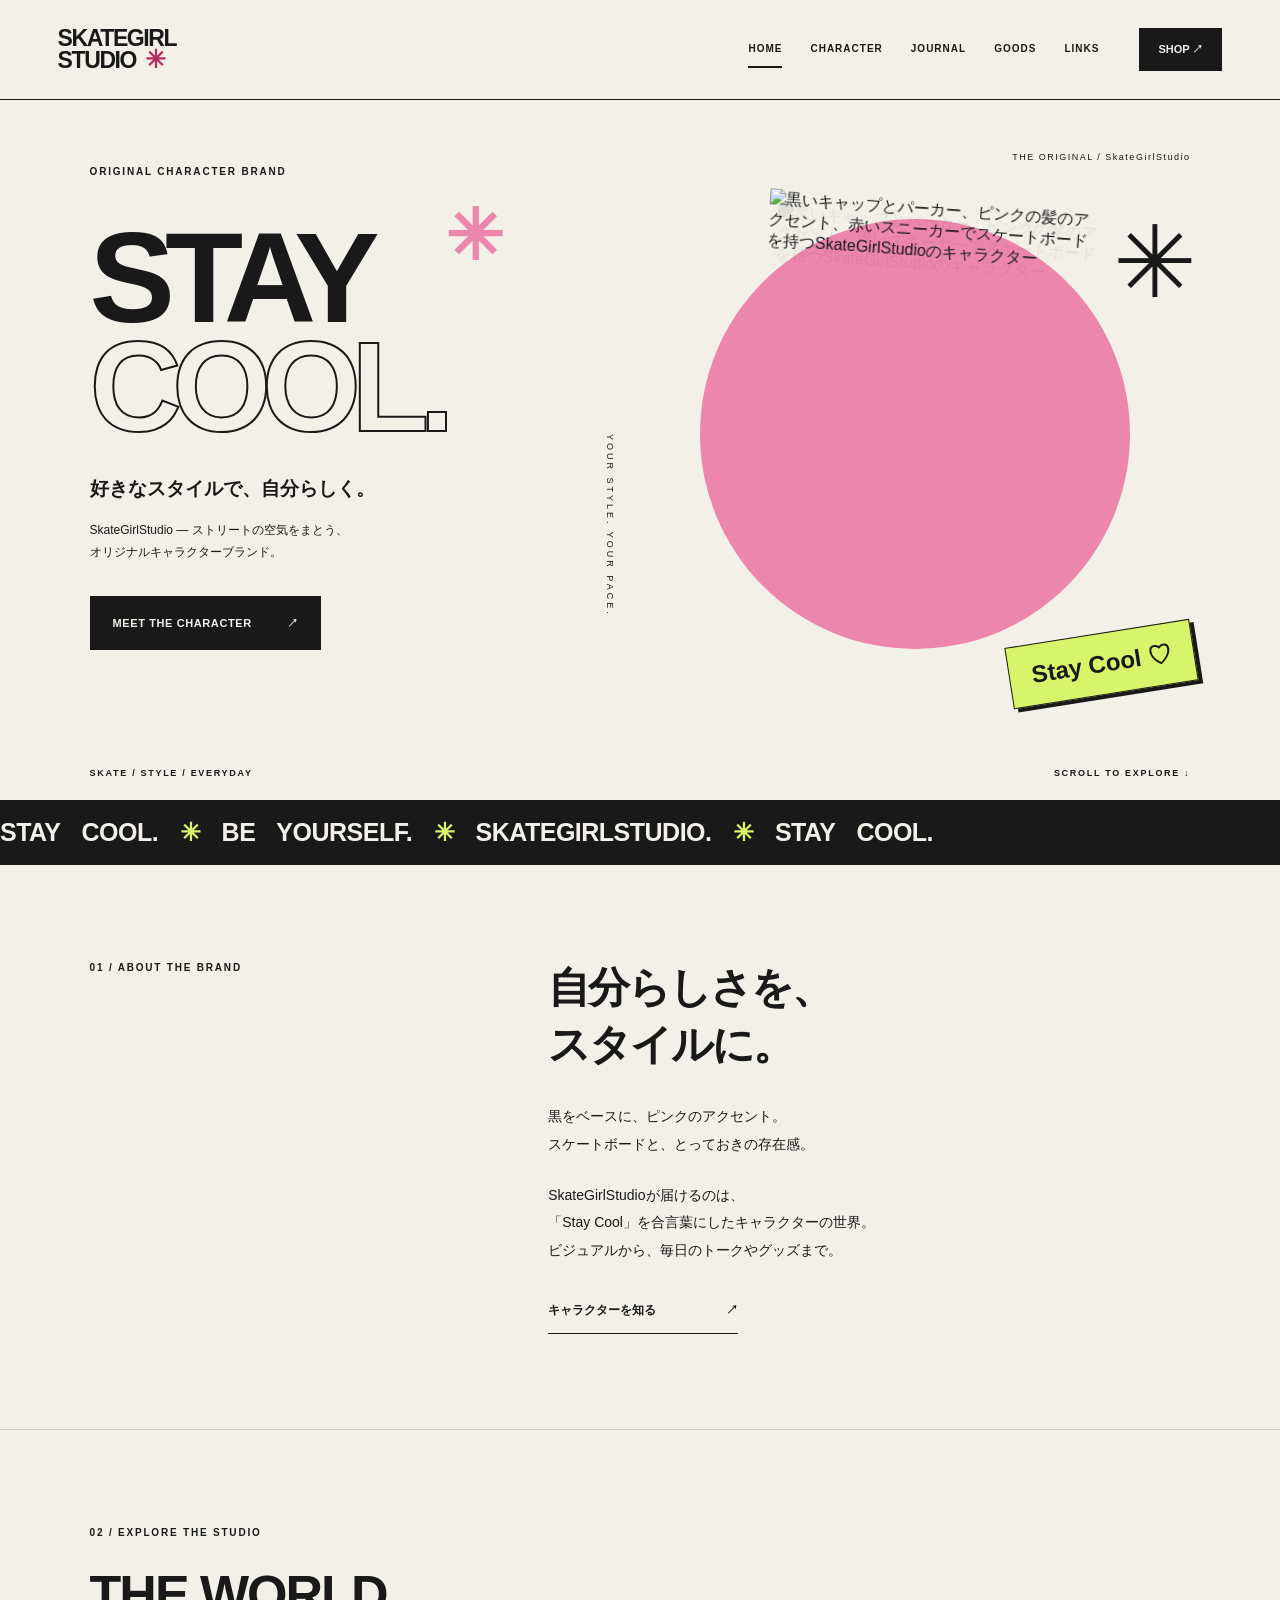
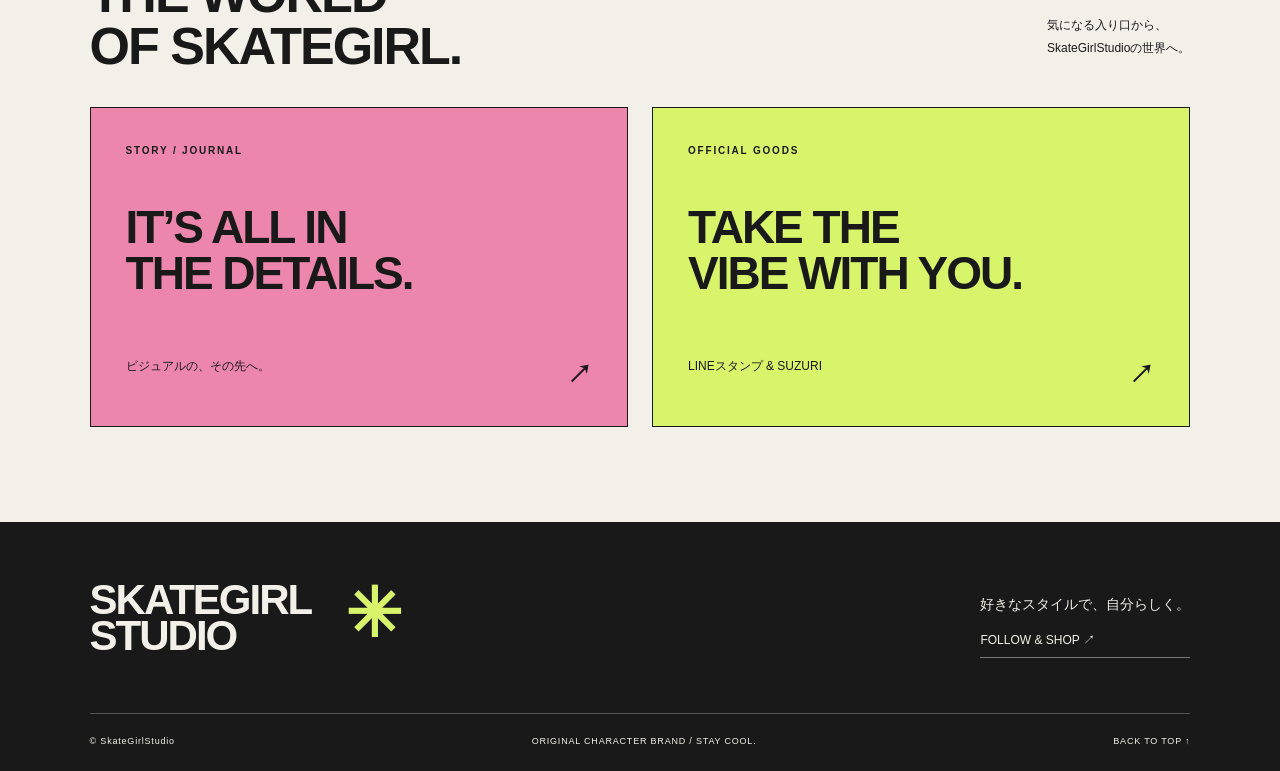
==== index.html @ 531f52c6 "Publish SkateGirlStudio website" ====
<!doctype html><html lang="ja"><head><meta charset="utf-8"><meta name="viewport" content="width=device-width,initial-scale=1"><title>SkateGirlStudio｜Stay Cool — オリジナルキャラクターブランド</title><meta name="description" content="SkateGirlStudio公式サイト。Stay Coolを合言葉に、キャラクターのビジュアルやジャーナル、LINEスタンプ・SUZURIの公式販売先をご紹介。"><meta name="robots" content="index,follow"><meta name="theme-color" content="#f2f0e9"><meta property="og:title" content="SkateGirlStudio｜Stay Cool — オリジナルキャラクターブランド"><meta property="og:description" content="SkateGirlStudio公式サイト。Stay Coolを合言葉に、キャラクターのビジュアルやジャーナル、LINEスタンプ・SUZURIの公式販売先をご紹介。"><meta property="og:type" content="website"><meta property="og:locale" content="ja_JP"><meta property="og:site_name" content="SkateGirlStudio"><link rel="icon" href="assets/favicon.svg" type="image/svg+xml"><link rel="stylesheet" href="style.css"><script type="application/ld+json">{"@context": "https://schema.org", "@graph": [{"@type": "Organization", "@id": "https://skategirlstudio.github.io/#organization", "name": "SkateGirlStudio", "url": "https://skategirlstudio.github.io/", "slogan": "Stay Cool", "sameAs": ["https://suzuri.jp/airi_miura", "https://www.threads.com/@skategirl.studio"]}, {"@type": "WebSite", "@id": "https://skategirlstudio.github.io/#website", "url": "https://skategirlstudio.github.io/", "name": "SkateGirlStudio", "inLanguage": "ja", "publisher": {"@id": "https://skategirlstudio.github.io/#organization"}}, {"@type": "WebPage", "@id": "https://skategirlstudio.github.io/#webpage", "url": "https://skategirlstudio.github.io/", "name": "SkateGirlStudio｜Stay Cool — オリジナルキャラクターブランド", "description": "SkateGirlStudio公式サイト。Stay Coolを合言葉に、キャラクターのビジュアルやジャーナル、LINEスタンプ・SUZURIの公式販売先をご紹介。", "inLanguage": "ja", "isPartOf": {"@id": "https://skategirlstudio.github.io/#website"}, "primaryImageOfPage": {"@type": "ImageObject", "url": "https://skategirlstudio.github.io/assets/character.png", "width": 400, "height": 610}}]}</script><script src="site.js" defer></script><link rel="canonical" href="https://skategirlstudio.github.io/"><meta property="og:url" content="https://skategirlstudio.github.io/"><meta property="og:image" content="https://skategirlstudio.github.io/assets/character.png"><meta property="og:image:alt" content="黒いキャップとパーカー、ピンクの髪のアクセント、赤いスニーカーでスケートボードを持つSkateGirlStudioのキャラクター"><meta property="og:image:width" content="400"><meta property="og:image:height" content="610"><meta property="og:image:type" content="image/png"><meta name="twitter:card" content="summary"><meta name="twitter:title" content="SkateGirlStudio｜Stay Cool — オリジナルキャラクターブランド"><meta name="twitter:description" content="SkateGirlStudio公式サイト。Stay Coolを合言葉に、キャラクターのビジュアルやジャーナル、LINEスタンプ・SUZURIの公式販売先をご紹介。"><meta name="twitter:image" content="https://skategirlstudio.github.io/assets/character.png"><meta name="twitter:image:alt" content="黒いキャップとパーカー、ピンクの髪のアクセント、赤いスニーカーでスケートボードを持つSkateGirlStudioのキャラクター"></head><body id="top"><a class="skip" href="#main">本文へ移動</a><header><a class="brand" href="index.html" aria-label="SkateGirlStudio ホーム">SKATEGIRL<span>STUDIO<span class="brand-star">✳</span></span></a><nav aria-label="メインナビゲーション"><a href="index.html" aria-current="page">HOME</a><a href="character.html">CHARACTER</a><a href="journal.html">JOURNAL</a><a href="goods.html">GOODS</a><a href="links.html">LINKS</a></nav><button class="menu-button" aria-label="メニューを開く" aria-expanded="false" aria-controls="mobile-nav">MENU <span>＋</span></button><a class="header-shop" href="goods.html">SHOP ↗</a></header><nav id="mobile-nav" aria-label="モバイルナビゲーション" hidden><a href="index.html" aria-current="page">HOME</a><a href="character.html">CHARACTER</a><a href="journal.html">JOURNAL</a><a href="goods.html">GOODS</a><a href="links.html">LINKS</a></nav><main id="main"><section class="hero"><div class="hero-copy"><p class="eyebrow">ORIGINAL CHARACTER BRAND</p><h1>STAY<br><span>COOL.</span><i>✳</i></h1><p class="hero-jp">好きなスタイルで、自分らしく。</p><p class="small">SkateGirlStudio — ストリートの空気をまとう、<br>オリジナルキャラクターブランド。</p><a class="button dark" href="character.html">MEET THE CHARACTER <span>↗</span></a></div><div class="hero-art"><span class="art-label">THE ORIGINAL / SkateGirlStudio</span><div class="circle"></div><span class="art-star" aria-hidden="true">✳</span><img class="main-character" src="assets/character.png" width="400" height="610" alt="黒いキャップとパーカー、ピンクの髪のアクセント、赤いスニーカーでスケートボードを持つSkateGirlStudioのキャラクター" fetchpriority="high" decoding="async"><span class="art-note">YOUR STYLE. YOUR PACE.</span><span class="tag">Stay Cool ♡</span></div><div class="hero-bottom"><span>SKATE / STYLE / EVERYDAY</span><a href="#about">SCROLL TO EXPLORE ↓</a></div></section><div class="ticker" aria-hidden="true">STAY COOL. <span>✳</span> BE YOURSELF. <span>✳</span> SKATEGIRLSTUDIO. <span>✳</span> STAY COOL.</div><section id="about" class="intro section"><p class="eyebrow">01 / ABOUT THE BRAND</p><div><h2>自分らしさを、<br>スタイルに。</h2><p>黒をベースに、ピンクのアクセント。<br>スケートボードと、とっておきの存在感。</p><p>SkateGirlStudioが届けるのは、<br>「Stay Cool」を合言葉にしたキャラクターの世界。<br>ビジュアルから、毎日のトークやグッズまで。</p><a class="text-link" href="character.html">キャラクターを知る <span>↗</span></a></div></section><section class="section discover"><div class="section-head"><div><p class="eyebrow">02 / EXPLORE THE STUDIO</p><h2>THE WORLD<br>OF SKATEGIRL.</h2></div><p class="small">気になる入り口から、<br>SkateGirlStudioの世界へ。</p></div><div class="feature-grid"><a href="journal.html" class="feature journal-tile"><span class="eyebrow">STORY / JOURNAL</span><strong>IT’S ALL IN<br>THE DETAILS.</strong><span>ビジュアルの、その先へ。 <b>↗</b></span></a><a href="goods.html" class="feature goods-tile"><span class="eyebrow">OFFICIAL GOODS</span><strong>TAKE THE<br>VIBE WITH YOU.</strong><span>LINEスタンプ & SUZURI <b>↗</b></span></a></div></section></main><footer><div class="footer-top"><a class="footer-brand" href="index.html">SKATEGIRL<br>STUDIO<span>✳</span></a><div><p>好きなスタイルで、自分らしく。</p><a href="links.html">FOLLOW & SHOP ↗</a></div></div><div class="footer-bottom"><span>© SkateGirlStudio</span><span>ORIGINAL CHARACTER BRAND / STAY COOL.</span><a href="#top">BACK TO TOP ↑</a></div></footer></body></html>
---- style.css ----
@charset "UTF-8";:root{--paper:#f2f0e9;--ink:#191919;--pink:#ed86ad;--lime:#d8f46a;--line:#cccac3}*{box-sizing:border-box}html{scroll-behavior:smooth;scroll-padding-top:100px}body{margin:0;background:var(--paper);color:var(--ink);font-family:Arial,"Helvetica Neue","Noto Sans JP",Meiryo,sans-serif;-webkit-font-smoothing:antialiased}a{color:inherit;text-decoration:none}button{font:inherit}a:focus-visible,button:focus-visible{outline:3px solid #ae2864;outline-offset:5px}img{max-width:100%;height:auto}p{line-height:1.95;font-size:14px}header{height:100px;padding:0 4.5%;display:flex;align-items:center;gap:40px;border-bottom:1px solid var(--ink)}.brand{font-size:23px;line-height:.86;font-weight:900;letter-spacing:-1.4px}.brand>span{display:block}.brand-star{font-size:25px;color:#b22c62;margin-left:9px}header nav{display:flex;gap:28px;margin-left:auto}header nav a{font-size:10px;font-weight:700;letter-spacing:1px;padding:12px 0;border-bottom:2px solid transparent}header nav a[aria-current]{border-color:var(--ink)}.header-shop{background:var(--ink);color:var(--paper);padding:14px 19px;font-size:11px;font-weight:700}.menu-button{display:none}.eyebrow{font-size:10px;font-weight:700;letter-spacing:1.8px;line-height:1.5;margin:0 0 28px}.hero{position:relative;min-height:700px;display:grid;grid-template-columns:1fr 1fr;padding:64px 7% 70px;overflow:hidden}.hero-copy{position:relative;z-index:2}.hero h1{font-size:clamp(86px,10vw,156px);font-weight:900;letter-spacing:-10px;line-height:.85;margin:45px 0 26px;position:relative}.hero h1>span{color:transparent;-webkit-text-stroke:2px var(--ink)}.hero h1 i{font-size:70px;position:absolute;color:var(--pink);font-style:normal;left:355px;top:-17px}.hero-jp{font-weight:700;font-size:19px;margin:28px 0 8px}.small{font-size:12px;line-height:1.9}.button{display:inline-flex;align-items:center;justify-content:space-between;gap:35px;min-height:54px;padding:16px 22px;border:1px solid var(--ink);font-size:11px;font-weight:700;letter-spacing:.6px;transition:background .2s,transform .2s}.button:hover{background:var(--lime);color:var(--ink);transform:translateY(-2px)}.dark{background:var(--ink);color:var(--paper)}.hero .button{margin-top:20px}.hero-art{position:relative;display:flex;align-items:center;justify-content:center;min-width:0}.circle{width:430px;height:430px;border-radius:50%;background:var(--pink);position:absolute;top:55px}.main-character{position:relative;width:325px;z-index:1;transform:rotate(4deg);filter:drop-shadow(9px 13px 0 #19191914)}.art-label{position:absolute;top:-12px;right:0;font-size:9px;letter-spacing:1.5px}.art-star{position:absolute;top:48px;right:-7px;font-size:100px;line-height:1;color:var(--ink);z-index:2}.art-note{position:absolute;left:-35px;top:270px;writing-mode:vertical-rl;font-size:9px;letter-spacing:3px}.tag{background:var(--lime);padding:14px 22px;font-size:24px;font-weight:700;position:absolute;bottom:35px;right:-5px;z-index:2;transform:rotate(-9deg);border:1px solid var(--ink);box-shadow:4px 4px 0 var(--ink)}.hero-bottom{position:absolute;bottom:22px;left:7%;right:7%;display:flex;justify-content:space-between;font-size:9px;font-weight:700;letter-spacing:1.7px}.ticker{white-space:nowrap;overflow:hidden;background:var(--ink);color:var(--paper);padding:18px 0;font-size:25px;font-weight:900;letter-spacing:-.5px;word-spacing:15px}.ticker span{color:var(--lime)}.section{padding:95px 7%}.intro{display:grid;grid-template-columns:1fr 1.4fr;border-bottom:1px solid var(--line)}h2{font-size:42px;letter-spacing:-2px;line-height:1.35;margin:0 0 30px}.intro p{margin-bottom:24px}.text-link{font-size:12px;font-weight:700;border-bottom:1px solid var(--ink);display:inline-flex;gap:70px;padding:14px 0}.section-head{display:flex;justify-content:space-between;align-items:end;margin-bottom:35px}.section-head h2{font-size:52px;font-weight:900;line-height:1;letter-spacing:-2px;margin:0}.feature-grid{display:grid;grid-template-columns:1fr 1fr;gap:24px}.feature{padding:35px;min-height:320px;display:flex;flex-direction:column;border:1px solid var(--ink);transition:transform .2s}.feature:hover{transform:translateY(-5px)}.feature strong{font-size:46px;line-height:1;letter-spacing:-2px;margin:18px 0 40px}.feature>span:last-child{margin-top:auto;font-size:12px}.feature b{float:right;font-size:25px}.journal-tile{background:var(--pink)}.goods-tile{background:var(--lime)}footer{background:var(--ink);color:var(--paper);padding:55px 7% 25px}.footer-top{display:flex;justify-content:space-between;align-items:center;padding-bottom:55px}.footer-brand{font-size:42px;font-weight:900;line-height:.85;letter-spacing:-2px;position:relative}.footer-brand span{color:var(--lime);position:absolute;font-size:68px;left:255px;top:3px}.footer-top>div a{font-size:12px;border-bottom:1px solid #777;padding-bottom:8px;display:block}.footer-bottom{border-top:1px solid #555;padding-top:22px;display:flex;justify-content:space-between;gap:20px;font-size:9px;letter-spacing:.8px}.page-top{padding:70px 7% 55px;border-bottom:1px solid var(--line)}.page-top h1{font-size:clamp(60px,8.5vw,115px);font-weight:900;line-height:.95;letter-spacing:-6px;margin:30px 0}.page-top p:last-child{margin-bottom:0}.character-layout{display:grid;grid-template-columns:1fr 1fr;gap:10%}.character-board{background:var(--pink);display:flex;align-items:center;justify-content:center;position:relative;padding:30px 20px 65px}.character-board img{width:310px}.board-caption{position:absolute;bottom:20px;font-size:9px;letter-spacing:1px}.character-text{padding:25px 0}.character-text dl{margin:35px 0}.character-text dl>div{padding:15px 0;border-top:1px solid var(--line);display:grid;grid-template-columns:90px 1fr}.character-text dt{font-size:10px;font-weight:700;letter-spacing:1px}.character-text dd{font-size:11px;margin:0}.manifesto{font-size:50px;letter-spacing:-2px;font-weight:900;margin:30px 0 0;line-height:1}.black-section{background:var(--lime)}.black-section h2{font-size:42px}.black-section .button{margin-top:20px}.journal-spread{display:grid;grid-template-columns:1fr 1fr;gap:10%;align-items:center}.journal-visual{position:relative;background:#dcded6;display:flex;justify-content:center;padding:35px 20px 60px}.journal-visual img{width:270px}.journal-visual>span{position:absolute;bottom:20px;left:25px;font-size:10px;letter-spacing:1.5px}.journal-spread article p{line-height:2.1}.lead{font-weight:700}.article-foot{border-top:1px solid var(--line);margin-top:32px;padding-top:20px;font-size:10px}.shop-list{padding-top:25px}.shop-item{display:grid;grid-template-columns:1fr 1fr;gap:10%;align-items:center;padding:55px 0;border-bottom:1px solid var(--line)}.shop-art{min-height:410px;padding:30px;position:relative;overflow:hidden;display:flex;flex-direction:column}.line-art{background:var(--pink);align-items:center}.line-art>.eyebrow{align-self:start}.line-art img{width:195px;margin-top:12px}.chat-bubble{position:absolute;right:22px;top:90px;background:var(--paper);padding:13px 18px;border-radius:20px;font-size:14px;transform:rotate(7deg);z-index:1}.suzuri-art{background:var(--lime)}.suzuri-art strong{font-size:75px;letter-spacing:-5px;line-height:.87;margin:15px 0 35px}.suzuri-art em{font-style:normal;-webkit-text-stroke:1.5px var(--ink);color:transparent}.shop-copy .button{margin-top:23px}.links-list{padding-top:20px}.link-row{padding:35px 0;border-bottom:1px solid var(--ink);display:flex;justify-content:space-between;align-items:center;transition:padding .2s}.link-row:hover{padding-left:15px}.link-row small,.link-row strong,.link-row em{display:block}.link-row small{font-size:10px;letter-spacing:1.5px}.link-row strong{font-size:56px;letter-spacing:-2px;margin:15px 0}.link-row em{font-size:12px;font-style:normal}.link-row>span:nth-child(2){font-size:50px}.closing{font-weight:900;font-size:clamp(55px,12vw,170px);letter-spacing:-5px;padding:25px 7% 70px}.closing>span{color:#b22c62}.sr{position:absolute;width:1px;height:1px;padding:0;margin:-1px;overflow:hidden;clip:rect(0,0,0,0);white-space:nowrap}.skip{position:fixed;top:-100px;left:20px;z-index:100;background:var(--lime);padding:14px}.skip:focus{top:10px}#mobile-nav[hidden]{display:none}
@media(min-width:1500px){main{max-width:1600px;margin:auto}.hero{min-height:760px}}@media(max-width:1000px){header{gap:22px}header nav{gap:17px}.hero{padding-left:5%;padding-right:5%}.hero h1{letter-spacing:-6px}.hero h1 i{left:270px;font-size:50px}.circle{width:330px;height:330px;top:80px}.main-character{width:290px}.art-star{font-size:70px;right:-15px}.art-note{left:-10px}.hero-art .tag{font-size:20px;right:0}.feature strong{font-size:35px}}
@media(max-width:700px){header{height:78px;padding:0 6%;gap:20px;position:relative;z-index:10;background:var(--paper)}.brand{font-size:19px}header nav,.header-shop{display:none}.menu-button{display:flex;margin-left:auto;align-items:center;gap:13px;background:none;border:0;font-size:10px;font-weight:700;min-height:44px;padding:8px}.menu-button span{font-size:23px}#mobile-nav{background:var(--ink);color:var(--paper);padding:18px 6%;position:absolute;top:78px;left:0;right:0;z-index:9}#mobile-nav a{display:block;padding:16px 0;border-bottom:1px solid #555;font-size:13px;letter-spacing:2px}.hero{padding:35px 6% 65px;grid-template-columns:1fr;min-height:0}.hero-copy>.eyebrow{font-size:9px;margin:0}.hero h1{font-size:105px;letter-spacing:-6px;margin:28px 0 20px;line-height:.85}.hero h1 i{left:280px;top:0;font-size:55px}.hero-jp{font-size:16px;margin:22px 0 8px}.hero .small{font-size:11px}.hero .button{margin-top:12px;min-height:48px}.hero-art{height:455px;margin:35px 0 0}.circle{width:310px;height:310px;top:58px}.main-character{width:266px}.art-label{top:5px;font-size:8px}.art-star{right:1px;top:40px;font-size:64px}.art-note{left:0;top:150px;font-size:8px}.hero-art .tag{bottom:28px;right:3px;font-size:19px;padding:11px 17px}.hero-bottom{left:6%;right:6%;font-size:7px;letter-spacing:.5px;bottom:22px}.ticker{font-size:20px;padding:16px 0}.section{padding:55px 6%}.intro{display:block}.intro>.eyebrow{margin-bottom:30px}h2{font-size:31px;letter-spacing:-1px}.intro p{font-size:13px}.section-head{display:block}.section-head h2{font-size:40px}.section-head>.small{margin-top:25px}.feature-grid{grid-template-columns:1fr;gap:18px}.feature{min-height:285px;padding:28px}.feature strong{font-size:40px}.footer-top{display:block;padding-bottom:35px}.footer-brand{font-size:35px;display:inline-block}.footer-brand span{left:210px;font-size:55px}.footer-top>div{margin-top:35px}.footer-top p{font-size:12px}.footer-top>div a{width:max-content}.footer-bottom{flex-wrap:wrap;font-size:8px;gap:20px}.footer-bottom>span:nth-child(2){display:none}footer{padding:45px 6% 25px}.page-top{padding:45px 6% 35px}.page-top h1{font-size:57px;letter-spacing:-3.5px;margin:28px 0}.page-top p:last-child{font-size:12px}.character-layout,.journal-spread{grid-template-columns:1fr;gap:35px}.character-board img{width:265px}.character-text{padding:5px 0}.character-text p{font-size:13px}.character-text dd{font-size:10px}.black-section h2{font-size:32px}.black-section p{font-size:13px}.journal-spread article{padding-top:5px}.journal-visual img{width:240px}.shop-list{padding-top:0}.shop-item{grid-template-columns:1fr;gap:35px;padding:40px 0}.shop-art{min-height:380px}.shop-copy h2{font-size:32px}.shop-copy p{font-size:12px}.shop-copy .button{width:100%}.suzuri-art strong{font-size:75px}.links-list{padding-top:15px}.link-row strong{font-size:41px}.link-row>span:nth-child(2){font-size:35px}.closing{font-size:47px;letter-spacing:-2px;padding:0 6% 50px}.eyebrow{font-size:9px}}@media(prefers-reduced-motion:reduce){html{scroll-behavior:auto}*{transition:none!important}}
/* Final review: readable narrow headings and navigation at tablet widths. */
.product-note{font-size:11px;line-height:1.8;color:#454545}
@media(min-width:701px) and (max-width:900px){header nav,.header-shop{display:none}.menu-button{display:flex;margin-left:auto;align-items:center;gap:13px;background:none;border:0;font-size:11px;font-weight:700;min-height:44px;padding:8px}.menu-button span{font-size:23px}#mobile-nav{position:absolute;top:100px;left:0;right:0;z-index:20;padding:18px 6%;background:var(--ink);color:var(--paper)}#mobile-nav a{display:block;padding:16px 0;border-bottom:1px solid #555;font-size:13px;letter-spacing:2px}}
@media(min-width:901px){#mobile-nav{display:none}}
@media(max-width:700px){.page-top h1{font-size:clamp(36px,10vw,57px);letter-spacing:-2px;overflow-wrap:anywhere}.hero h1 i{left:auto;right:0;font-size:48px}.eyebrow,.hero-copy>.eyebrow{font-size:10px}.hero-bottom{font-size:9px;letter-spacing:0;gap:14px}.hero-bottom span{max-width:48%}.hero-bottom a{text-align:right;max-width:48%}.art-label,.art-note,.board-caption,.journal-visual>span{font-size:10px}.footer-bottom{align-items:center}.footer-bottom>a{display:inline-flex;align-items:center;min-height:44px}.product-note{font-size:12px}}
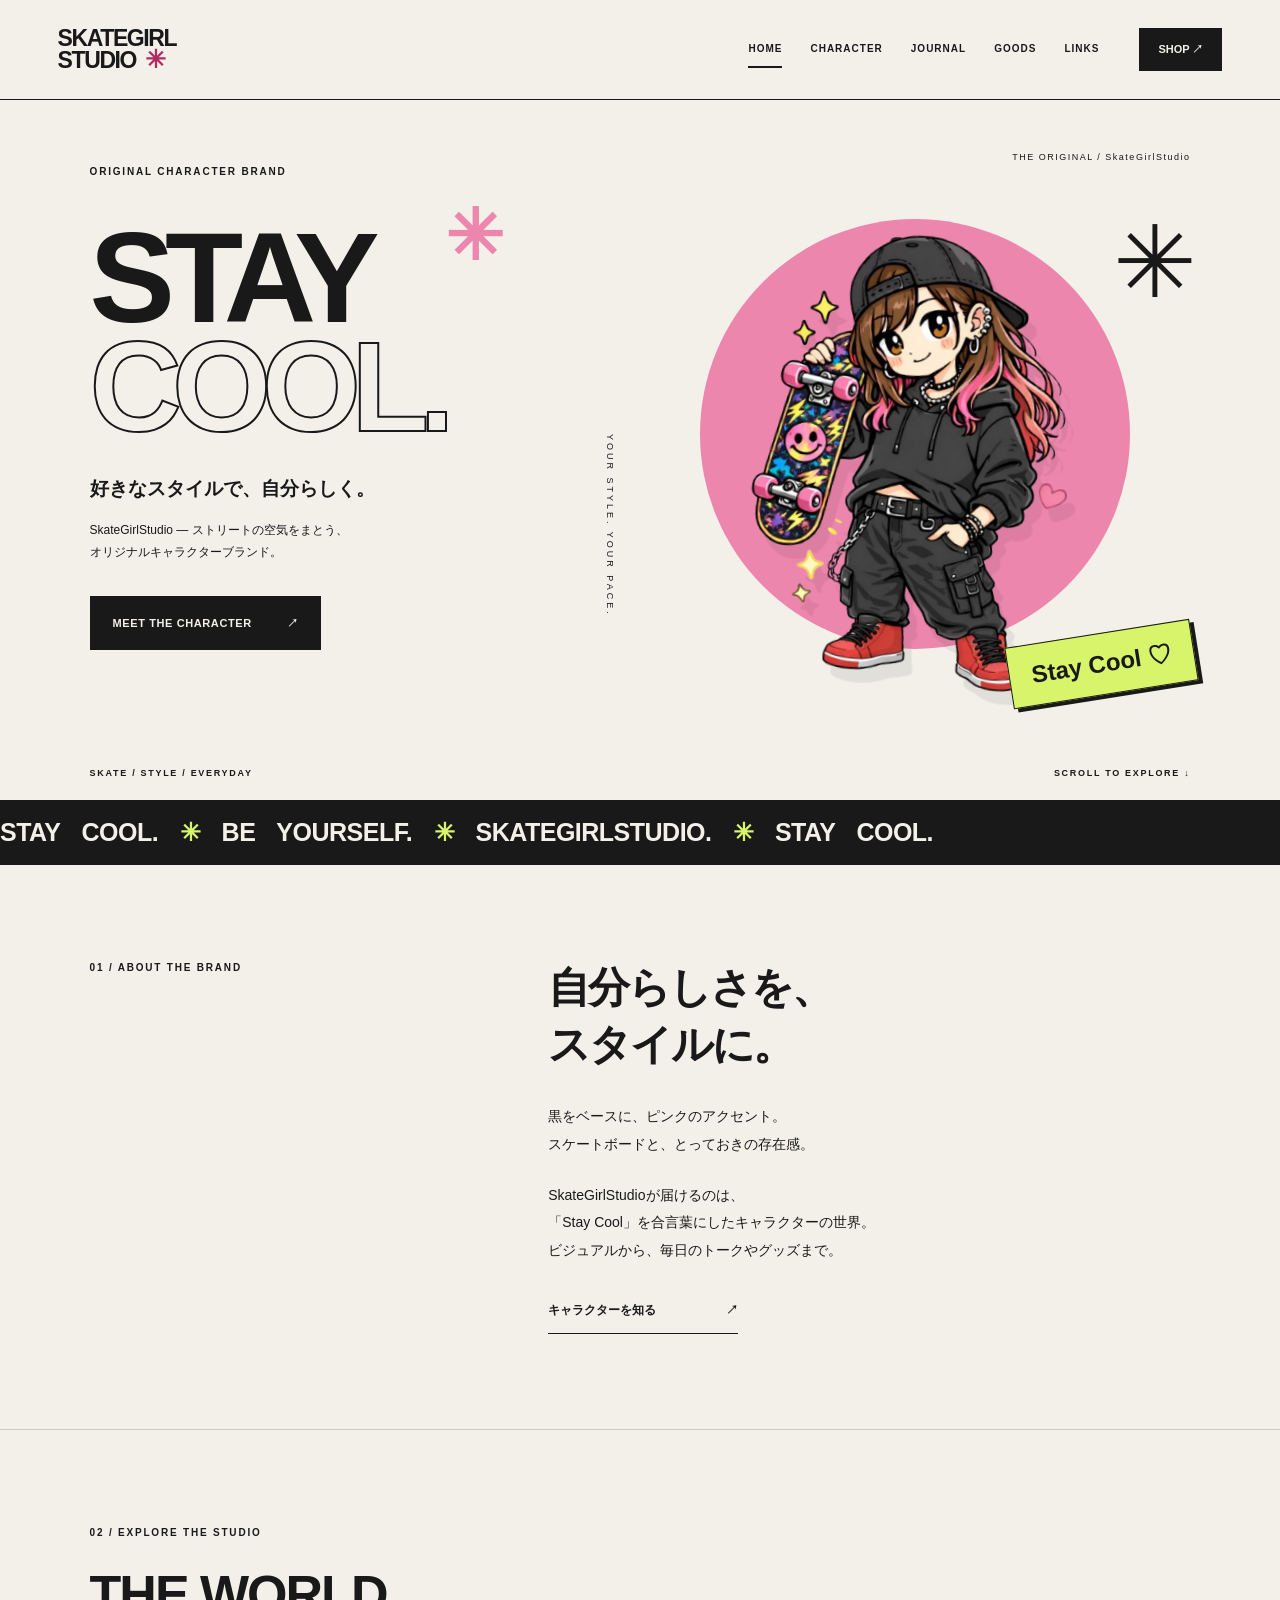
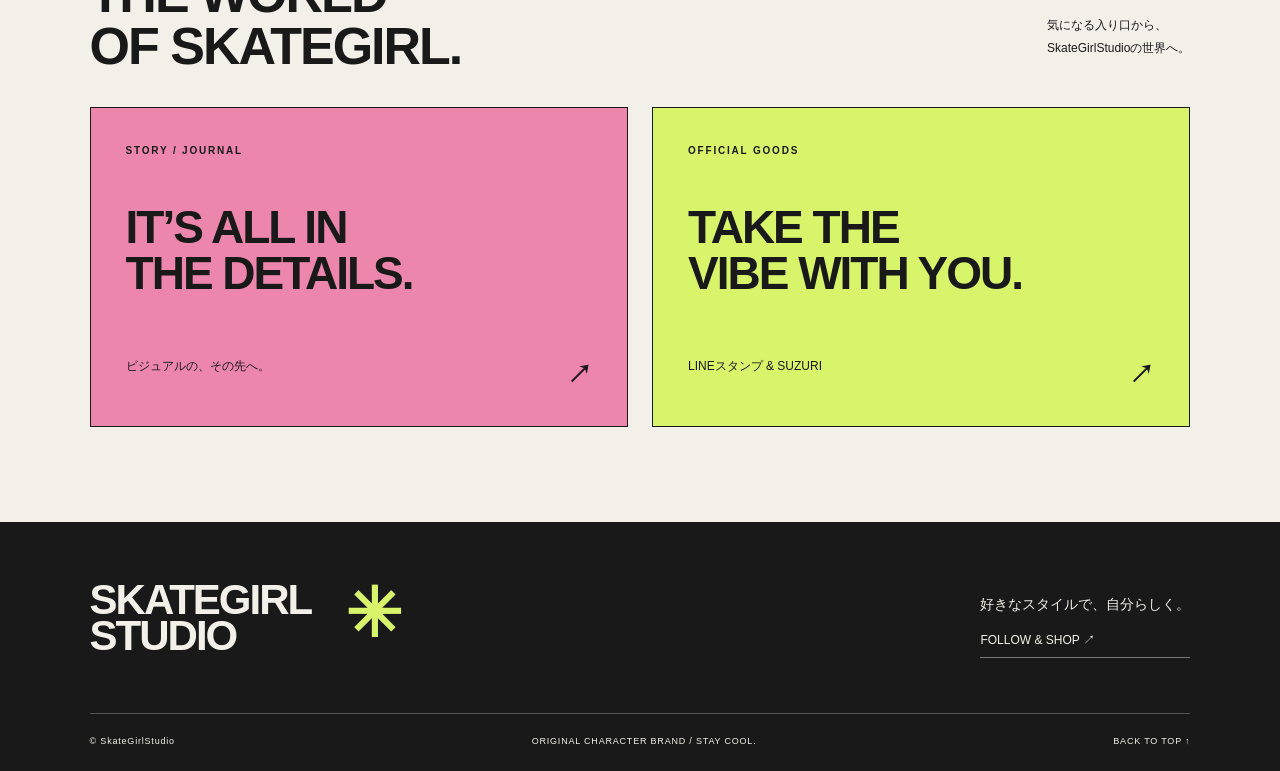
==== commit 4bedb237: "Use approved character face favicon across all pages" ====
--- a/index.html
+++ b/index.html
@@ -1 +1 @@
-<!doctype html><html lang="ja"><head><meta charset="utf-8"><meta name="viewport" content="width=device-width,initial-scale=1"><title>SkateGirlStudio｜Stay Cool — オリジナルキャラクターブランド</title><meta name="description" content="SkateGirlStudio公式サイト。Stay Coolを合言葉に、キャラクターのビジュアルやジャーナル、LINEスタンプ・SUZURIの公式販売先をご紹介。"><meta name="robots" content="index,follow"><meta name="theme-color" content="#f2f0e9"><meta property="og:title" content="SkateGirlStudio｜Stay Cool — オリジナルキャラクターブランド"><meta property="og:description" content="SkateGirlStudio公式サイト。Stay Coolを合言葉に、キャラクターのビジュアルやジャーナル、LINEスタンプ・SUZURIの公式販売先をご紹介。"><meta property="og:type" content="website"><meta property="og:locale" content="ja_JP"><meta property="og:site_name" content="SkateGirlStudio"><link rel="icon" href="assets/favicon.svg" type="image/svg+xml"><link rel="stylesheet" href="style.css"><script type="application/ld+json">{"@context": "https://schema.org", "@graph": [{"@type": "Organization", "@id": "https://skategirlstudio.github.io/#organization", "name": "SkateGirlStudio", "url": "https://skategirlstudio.github.io/", "slogan": "Stay Cool", "sameAs": ["https://suzuri.jp/airi_miura", "https://www.threads.com/@skategirl.studio"]}, {"@type": "WebSite", "@id": "https://skategirlstudio.github.io/#website", "url": "https://skategirlstudio.github.io/", "name": "SkateGirlStudio", "inLanguage": "ja", "publisher": {"@id": "https://skategirlstudio.github.io/#organization"}}, {"@type": "WebPage", "@id": "https://skategirlstudio.github.io/#webpage", "url": "https://skategirlstudio.github.io/", "name": "SkateGirlStudio｜Stay Cool — オリジナルキャラクターブランド", "description": "SkateGirlStudio公式サイト。Stay Coolを合言葉に、キャラクターのビジュアルやジャーナル、LINEスタンプ・SUZURIの公式販売先をご紹介。", "inLanguage": "ja", "isPartOf": {"@id": "https://skategirlstudio.github.io/#website"}, "primaryImageOfPage": {"@type": "ImageObject", "url": "https://skategirlstudio.github.io/assets/character.png", "width": 400, "height": 610}}]}</script><script src="site.js" defer></script><link rel="canonical" href="https://skategirlstudio.github.io/"><meta property="og:url" content="https://skategirlstudio.github.io/"><meta property="og:image" content="https://skategirlstudio.github.io/assets/character.png"><meta property="og:image:alt" content="黒いキャップとパーカー、ピンクの髪のアクセント、赤いスニーカーでスケートボードを持つSkateGirlStudioのキャラクター"><meta property="og:image:width" content="400"><meta property="og:image:height" content="610"><meta property="og:image:type" content="image/png"><meta name="twitter:card" content="summary"><meta name="twitter:title" content="SkateGirlStudio｜Stay Cool — オリジナルキャラクターブランド"><meta name="twitter:description" content="SkateGirlStudio公式サイト。Stay Coolを合言葉に、キャラクターのビジュアルやジャーナル、LINEスタンプ・SUZURIの公式販売先をご紹介。"><meta name="twitter:image" content="https://skategirlstudio.github.io/assets/character.png"><meta name="twitter:image:alt" content="黒いキャップとパーカー、ピンクの髪のアクセント、赤いスニーカーでスケートボードを持つSkateGirlStudioのキャラクター"></head><body id="top"><a class="skip" href="#main">本文へ移動</a><header><a class="brand" href="index.html" aria-label="SkateGirlStudio ホーム">SKATEGIRL<span>STUDIO<span class="brand-star">✳</span></span></a><nav aria-label="メインナビゲーション"><a href="index.html" aria-current="page">HOME</a><a href="character.html">CHARACTER</a><a href="journal.html">JOURNAL</a><a href="goods.html">GOODS</a><a href="links.html">LINKS</a></nav><button class="menu-button" aria-label="メニューを開く" aria-expanded="false" aria-controls="mobile-nav">MENU <span>＋</span></button><a class="header-shop" href="goods.html">SHOP ↗</a></header><nav id="mobile-nav" aria-label="モバイルナビゲーション" hidden><a href="index.html" aria-current="page">HOME</a><a href="character.html">CHARACTER</a><a href="journal.html">JOURNAL</a><a href="goods.html">GOODS</a><a href="links.html">LINKS</a></nav><main id="main"><section class="hero"><div class="hero-copy"><p class="eyebrow">ORIGINAL CHARACTER BRAND</p><h1>STAY<br><span>COOL.</span><i>✳</i></h1><p class="hero-jp">好きなスタイルで、自分らしく。</p><p class="small">SkateGirlStudio — ストリートの空気をまとう、<br>オリジナルキャラクターブランド。</p><a class="button dark" href="character.html">MEET THE CHARACTER <span>↗</span></a></div><div class="hero-art"><span class="art-label">THE ORIGINAL / SkateGirlStudio</span><div class="circle"></div><span class="art-star" aria-hidden="true">✳</span><img class="main-character" src="assets/character.png" width="400" height="610" alt="黒いキャップとパーカー、ピンクの髪のアクセント、赤いスニーカーでスケートボードを持つSkateGirlStudioのキャラクター" fetchpriority="high" decoding="async"><span class="art-note">YOUR STYLE. YOUR PACE.</span><span class="tag">Stay Cool ♡</span></div><div class="hero-bottom"><span>SKATE / STYLE / EVERYDAY</span><a href="#about">SCROLL TO EXPLORE ↓</a></div></section><div class="ticker" aria-hidden="true">STAY COOL. <span>✳</span> BE YOURSELF. <span>✳</span> SKATEGIRLSTUDIO. <span>✳</span> STAY COOL.</div><section id="about" class="intro section"><p class="eyebrow">01 / ABOUT THE BRAND</p><div><h2>自分らしさを、<br>スタイルに。</h2><p>黒をベースに、ピンクのアクセント。<br>スケートボードと、とっておきの存在感。</p><p>SkateGirlStudioが届けるのは、<br>「Stay Cool」を合言葉にしたキャラクターの世界。<br>ビジュアルから、毎日のトークやグッズまで。</p><a class="text-link" href="character.html">キャラクターを知る <span>↗</span></a></div></section><section class="section discover"><div class="section-head"><div><p class="eyebrow">02 / EXPLORE THE STUDIO</p><h2>THE WORLD<br>OF SKATEGIRL.</h2></div><p class="small">気になる入り口から、<br>SkateGirlStudioの世界へ。</p></div><div class="feature-grid"><a href="journal.html" class="feature journal-tile"><span class="eyebrow">STORY / JOURNAL</span><strong>IT’S ALL IN<br>THE DETAILS.</strong><span>ビジュアルの、その先へ。 <b>↗</b></span></a><a href="goods.html" class="feature goods-tile"><span class="eyebrow">OFFICIAL GOODS</span><strong>TAKE THE<br>VIBE WITH YOU.</strong><span>LINEスタンプ & SUZURI <b>↗</b></span></a></div></section></main><footer><div class="footer-top"><a class="footer-brand" href="index.html">SKATEGIRL<br>STUDIO<span>✳</span></a><div><p>好きなスタイルで、自分らしく。</p><a href="links.html">FOLLOW & SHOP ↗</a></div></div><div class="footer-bottom"><span>© SkateGirlStudio</span><span>ORIGINAL CHARACTER BRAND / STAY COOL.</span><a href="#top">BACK TO TOP ↑</a></div></footer></body></html>+<!doctype html><html lang="ja"><head><meta charset="utf-8"><meta name="viewport" content="width=device-width,initial-scale=1"><title>SkateGirlStudio｜Stay Cool — オリジナルキャラクターブランド</title><meta name="description" content="SkateGirlStudio公式サイト。Stay Coolを合言葉に、キャラクターのビジュアルやジャーナル、LINEスタンプ・SUZURIの公式販売先をご紹介。"><meta name="robots" content="index,follow"><meta name="theme-color" content="#f2f0e9"><meta property="og:title" content="SkateGirlStudio｜Stay Cool — オリジナルキャラクターブランド"><meta property="og:description" content="SkateGirlStudio公式サイト。Stay Coolを合言葉に、キャラクターのビジュアルやジャーナル、LINEスタンプ・SUZURIの公式販売先をご紹介。"><meta property="og:type" content="website"><meta property="og:locale" content="ja_JP"><meta property="og:site_name" content="SkateGirlStudio"><link rel="icon" href="/favicon.ico?v=2" sizes="any"><link rel="icon" type="image/png" sizes="32x32" href="/favicon-32x32.png?v=2"><link rel="apple-touch-icon" sizes="180x180" href="/apple-touch-icon.png?v=2"><link rel="stylesheet" href="style.css"><script type="application/ld+json">{"@context": "https://schema.org", "@graph": [{"@type": "Organization", "@id": "https://skategirlstudio.github.io/#organization", "name": "SkateGirlStudio", "url": "https://skategirlstudio.github.io/", "slogan": "Stay Cool", "sameAs": ["https://suzuri.jp/airi_miura", "https://www.threads.com/@skategirl.studio"]}, {"@type": "WebSite", "@id": "https://skategirlstudio.github.io/#website", "url": "https://skategirlstudio.github.io/", "name": "SkateGirlStudio", "inLanguage": "ja", "publisher": {"@id": "https://skategirlstudio.github.io/#organization"}}, {"@type": "WebPage", "@id": "https://skategirlstudio.github.io/#webpage", "url": "https://skategirlstudio.github.io/", "name": "SkateGirlStudio｜Stay Cool — オリジナルキャラクターブランド", "description": "SkateGirlStudio公式サイト。Stay Coolを合言葉に、キャラクターのビジュアルやジャーナル、LINEスタンプ・SUZURIの公式販売先をご紹介。", "inLanguage": "ja", "isPartOf": {"@id": "https://skategirlstudio.github.io/#website"}, "primaryImageOfPage": {"@type": "ImageObject", "url": "https://skategirlstudio.github.io/assets/character.png", "width": 400, "height": 610}}]}</script><script src="site.js" defer></script><link rel="canonical" href="https://skategirlstudio.github.io/"><meta property="og:url" content="https://skategirlstudio.github.io/"><meta property="og:image" content="https://skategirlstudio.github.io/assets/character.png"><meta property="og:image:alt" content="黒いキャップとパーカー、ピンクの髪のアクセント、赤いスニーカーでスケートボードを持つSkateGirlStudioのキャラクター"><meta property="og:image:width" content="400"><meta property="og:image:height" content="610"><meta property="og:image:type" content="image/png"><meta name="twitter:card" content="summary"><meta name="twitter:title" content="SkateGirlStudio｜Stay Cool — オリジナルキャラクターブランド"><meta name="twitter:description" content="SkateGirlStudio公式サイト。Stay Coolを合言葉に、キャラクターのビジュアルやジャーナル、LINEスタンプ・SUZURIの公式販売先をご紹介。"><meta name="twitter:image" content="https://skategirlstudio.github.io/assets/character.png"><meta name="twitter:image:alt" content="黒いキャップとパーカー、ピンクの髪のアクセント、赤いスニーカーでスケートボードを持つSkateGirlStudioのキャラクター"></head><body id="top"><a class="skip" href="#main">本文へ移動</a><header><a class="brand" href="index.html" aria-label="SkateGirlStudio ホーム">SKATEGIRL<span>STUDIO<span class="brand-star">✳</span></span></a><nav aria-label="メインナビゲーション"><a href="index.html" aria-current="page">HOME</a><a href="character.html">CHARACTER</a><a href="journal.html">JOURNAL</a><a href="goods.html">GOODS</a><a href="links.html">LINKS</a></nav><button class="menu-button" aria-label="メニューを開く" aria-expanded="false" aria-controls="mobile-nav">MENU <span>＋</span></button><a class="header-shop" href="goods.html">SHOP ↗</a></header><nav id="mobile-nav" aria-label="モバイルナビゲーション" hidden><a href="index.html" aria-current="page">HOME</a><a href="character.html">CHARACTER</a><a href="journal.html">JOURNAL</a><a href="goods.html">GOODS</a><a href="links.html">LINKS</a></nav><main id="main"><section class="hero"><div class="hero-copy"><p class="eyebrow">ORIGINAL CHARACTER BRAND</p><h1>STAY<br><span>COOL.</span><i>✳</i></h1><p class="hero-jp">好きなスタイルで、自分らしく。</p><p class="small">SkateGirlStudio — ストリートの空気をまとう、<br>オリジナルキャラクターブランド。</p><a class="button dark" href="character.html">MEET THE CHARACTER <span>↗</span></a></div><div class="hero-art"><span class="art-label">THE ORIGINAL / SkateGirlStudio</span><div class="circle"></div><span class="art-star" aria-hidden="true">✳</span><img class="main-character" src="assets/character.png" width="400" height="610" alt="黒いキャップとパーカー、ピンクの髪のアクセント、赤いスニーカーでスケートボードを持つSkateGirlStudioのキャラクター" fetchpriority="high" decoding="async"><span class="art-note">YOUR STYLE. YOUR PACE.</span><span class="tag">Stay Cool ♡</span></div><div class="hero-bottom"><span>SKATE / STYLE / EVERYDAY</span><a href="#about">SCROLL TO EXPLORE ↓</a></div></section><div class="ticker" aria-hidden="true">STAY COOL. <span>✳</span> BE YOURSELF. <span>✳</span> SKATEGIRLSTUDIO. <span>✳</span> STAY COOL.</div><section id="about" class="intro section"><p class="eyebrow">01 / ABOUT THE BRAND</p><div><h2>自分らしさを、<br>スタイルに。</h2><p>黒をベースに、ピンクのアクセント。<br>スケートボードと、とっておきの存在感。</p><p>SkateGirlStudioが届けるのは、<br>「Stay Cool」を合言葉にしたキャラクターの世界。<br>ビジュアルから、毎日のトークやグッズまで。</p><a class="text-link" href="character.html">キャラクターを知る <span>↗</span></a></div></section><section class="section discover"><div class="section-head"><div><p class="eyebrow">02 / EXPLORE THE STUDIO</p><h2>THE WORLD<br>OF SKATEGIRL.</h2></div><p class="small">気になる入り口から、<br>SkateGirlStudioの世界へ。</p></div><div class="feature-grid"><a href="journal.html" class="feature journal-tile"><span class="eyebrow">STORY / JOURNAL</span><strong>IT’S ALL IN<br>THE DETAILS.</strong><span>ビジュアルの、その先へ。 <b>↗</b></span></a><a href="goods.html" class="feature goods-tile"><span class="eyebrow">OFFICIAL GOODS</span><strong>TAKE THE<br>VIBE WITH YOU.</strong><span>LINEスタンプ & SUZURI <b>↗</b></span></a></div></section></main><footer><div class="footer-top"><a class="footer-brand" href="index.html">SKATEGIRL<br>STUDIO<span>✳</span></a><div><p>好きなスタイルで、自分らしく。</p><a href="links.html">FOLLOW & SHOP ↗</a></div></div><div class="footer-bottom"><span>© SkateGirlStudio</span><span>ORIGINAL CHARACTER BRAND / STAY COOL.</span><a href="#top">BACK TO TOP ↑</a></div></footer></body></html>
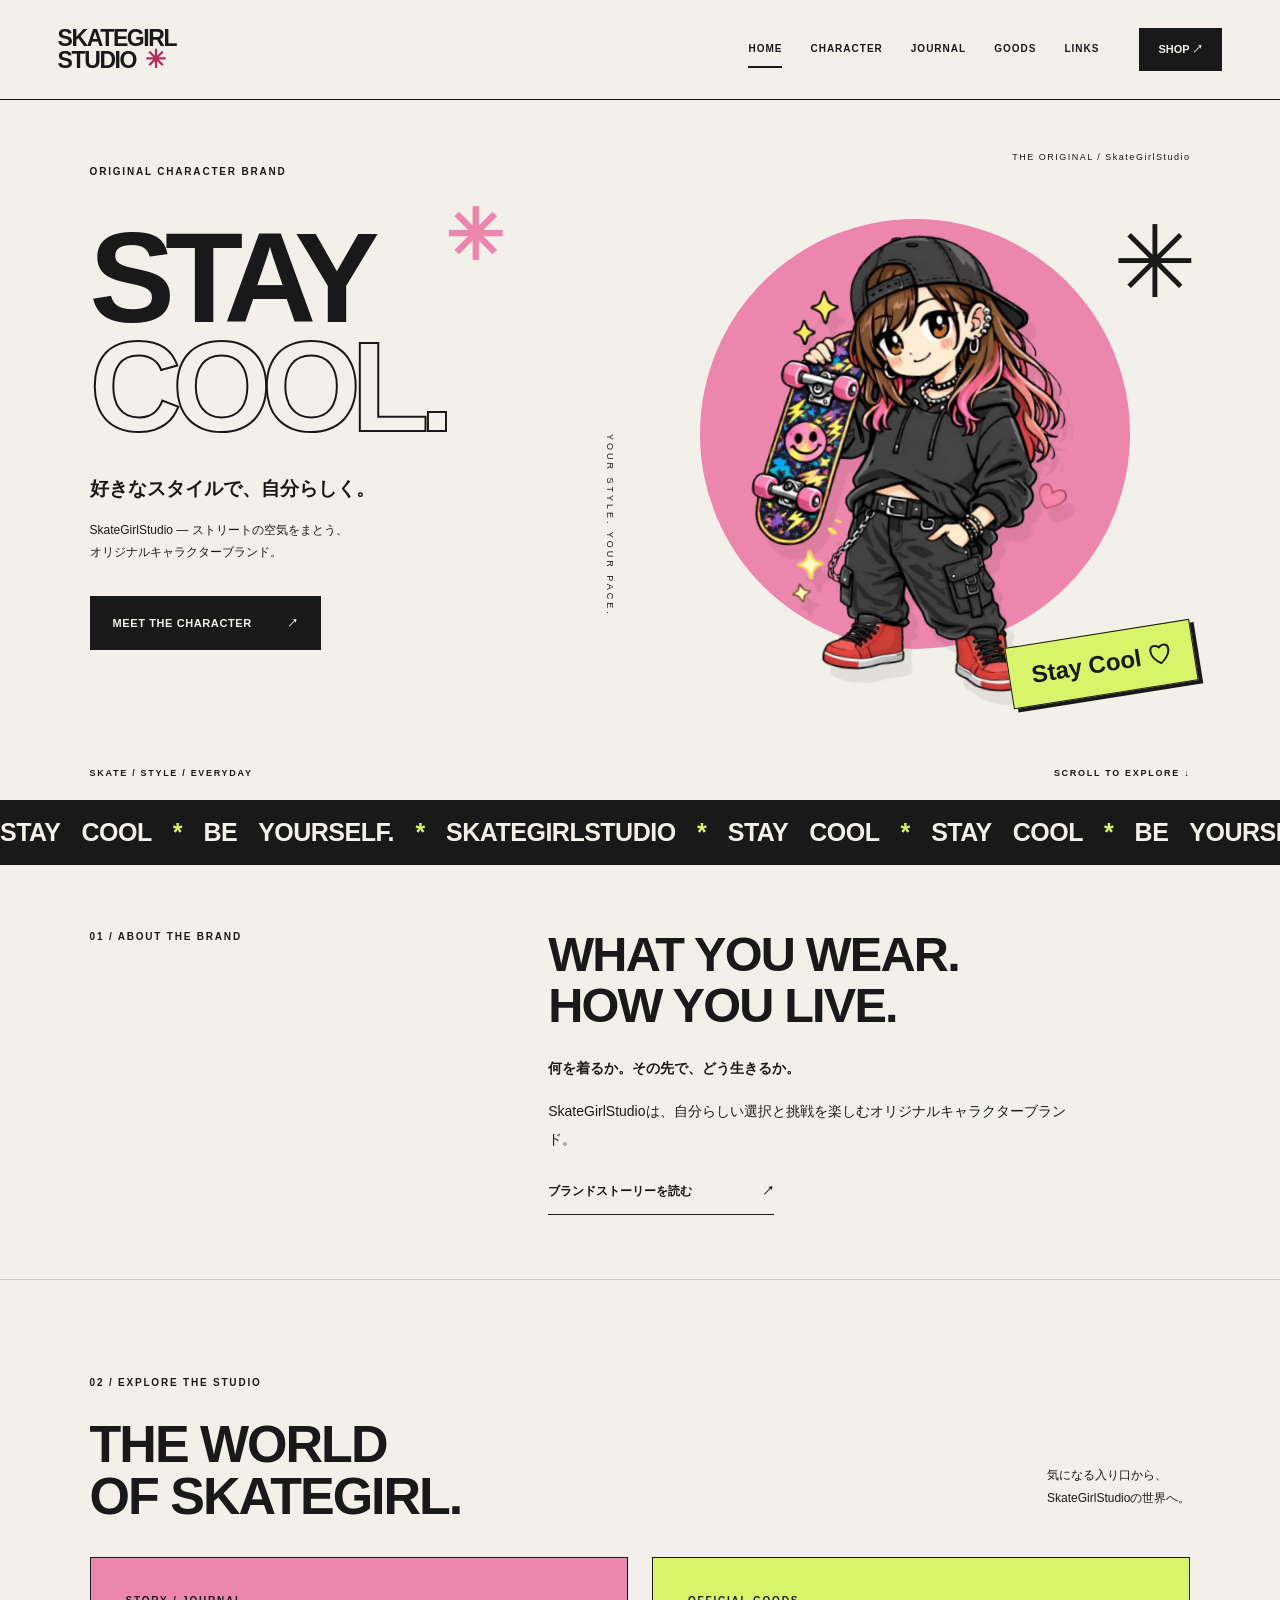
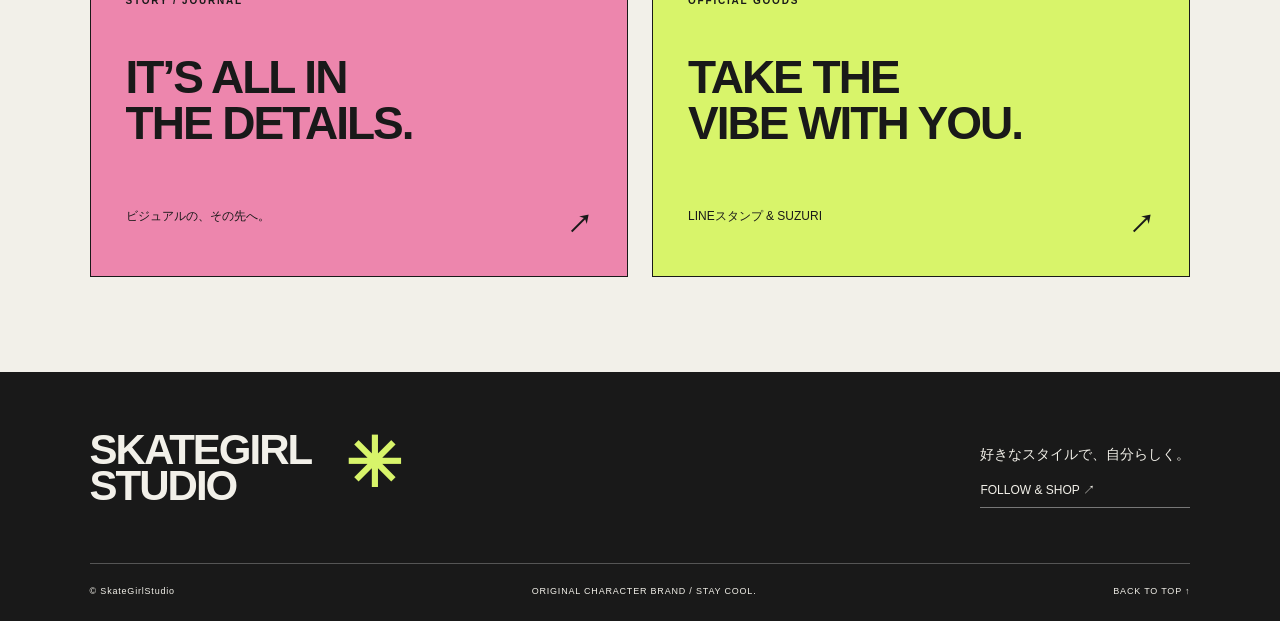
==== commit af9b2d8e: "Add brand story and seamless ticker; refine home introduction" ====
--- a/index.html
+++ b/index.html
@@ -1 +1 @@
-<!doctype html><html lang="ja"><head><meta charset="utf-8"><meta name="viewport" content="width=device-width,initial-scale=1"><title>SkateGirlStudio｜Stay Cool — オリジナルキャラクターブランド</title><meta name="description" content="SkateGirlStudio公式サイト。Stay Coolを合言葉に、キャラクターのビジュアルやジャーナル、LINEスタンプ・SUZURIの公式販売先をご紹介。"><meta name="robots" content="index,follow"><meta name="theme-color" content="#f2f0e9"><meta property="og:title" content="SkateGirlStudio｜Stay Cool — オリジナルキャラクターブランド"><meta property="og:description" content="SkateGirlStudio公式サイト。Stay Coolを合言葉に、キャラクターのビジュアルやジャーナル、LINEスタンプ・SUZURIの公式販売先をご紹介。"><meta property="og:type" content="website"><meta property="og:locale" content="ja_JP"><meta property="og:site_name" content="SkateGirlStudio"><link rel="icon" href="/favicon.ico?v=2" sizes="any"><link rel="icon" type="image/png" sizes="32x32" href="/favicon-32x32.png?v=2"><link rel="apple-touch-icon" sizes="180x180" href="/apple-touch-icon.png?v=2"><link rel="stylesheet" href="style.css"><script type="application/ld+json">{"@context": "https://schema.org", "@graph": [{"@type": "Organization", "@id": "https://skategirlstudio.github.io/#organization", "name": "SkateGirlStudio", "url": "https://skategirlstudio.github.io/", "slogan": "Stay Cool", "sameAs": ["https://suzuri.jp/airi_miura", "https://www.threads.com/@skategirl.studio"]}, {"@type": "WebSite", "@id": "https://skategirlstudio.github.io/#website", "url": "https://skategirlstudio.github.io/", "name": "SkateGirlStudio", "inLanguage": "ja", "publisher": {"@id": "https://skategirlstudio.github.io/#organization"}}, {"@type": "WebPage", "@id": "https://skategirlstudio.github.io/#webpage", "url": "https://skategirlstudio.github.io/", "name": "SkateGirlStudio｜Stay Cool — オリジナルキャラクターブランド", "description": "SkateGirlStudio公式サイト。Stay Coolを合言葉に、キャラクターのビジュアルやジャーナル、LINEスタンプ・SUZURIの公式販売先をご紹介。", "inLanguage": "ja", "isPartOf": {"@id": "https://skategirlstudio.github.io/#website"}, "primaryImageOfPage": {"@type": "ImageObject", "url": "https://skategirlstudio.github.io/assets/character.png", "width": 400, "height": 610}}]}</script><script src="site.js" defer></script><link rel="canonical" href="https://skategirlstudio.github.io/"><meta property="og:url" content="https://skategirlstudio.github.io/"><meta property="og:image" content="https://skategirlstudio.github.io/assets/character.png"><meta property="og:image:alt" content="黒いキャップとパーカー、ピンクの髪のアクセント、赤いスニーカーでスケートボードを持つSkateGirlStudioのキャラクター"><meta property="og:image:width" content="400"><meta property="og:image:height" content="610"><meta property="og:image:type" content="image/png"><meta name="twitter:card" content="summary"><meta name="twitter:title" content="SkateGirlStudio｜Stay Cool — オリジナルキャラクターブランド"><meta name="twitter:description" content="SkateGirlStudio公式サイト。Stay Coolを合言葉に、キャラクターのビジュアルやジャーナル、LINEスタンプ・SUZURIの公式販売先をご紹介。"><meta name="twitter:image" content="https://skategirlstudio.github.io/assets/character.png"><meta name="twitter:image:alt" content="黒いキャップとパーカー、ピンクの髪のアクセント、赤いスニーカーでスケートボードを持つSkateGirlStudioのキャラクター"></head><body id="top"><a class="skip" href="#main">本文へ移動</a><header><a class="brand" href="index.html" aria-label="SkateGirlStudio ホーム">SKATEGIRL<span>STUDIO<span class="brand-star">✳</span></span></a><nav aria-label="メインナビゲーション"><a href="index.html" aria-current="page">HOME</a><a href="character.html">CHARACTER</a><a href="journal.html">JOURNAL</a><a href="goods.html">GOODS</a><a href="links.html">LINKS</a></nav><button class="menu-button" aria-label="メニューを開く" aria-expanded="false" aria-controls="mobile-nav">MENU <span>＋</span></button><a class="header-shop" href="goods.html">SHOP ↗</a></header><nav id="mobile-nav" aria-label="モバイルナビゲーション" hidden><a href="index.html" aria-current="page">HOME</a><a href="character.html">CHARACTER</a><a href="journal.html">JOURNAL</a><a href="goods.html">GOODS</a><a href="links.html">LINKS</a></nav><main id="main"><section class="hero"><div class="hero-copy"><p class="eyebrow">ORIGINAL CHARACTER BRAND</p><h1>STAY<br><span>COOL.</span><i>✳</i></h1><p class="hero-jp">好きなスタイルで、自分らしく。</p><p class="small">SkateGirlStudio — ストリートの空気をまとう、<br>オリジナルキャラクターブランド。</p><a class="button dark" href="character.html">MEET THE CHARACTER <span>↗</span></a></div><div class="hero-art"><span class="art-label">THE ORIGINAL / SkateGirlStudio</span><div class="circle"></div><span class="art-star" aria-hidden="true">✳</span><img class="main-character" src="assets/character.png" width="400" height="610" alt="黒いキャップとパーカー、ピンクの髪のアクセント、赤いスニーカーでスケートボードを持つSkateGirlStudioのキャラクター" fetchpriority="high" decoding="async"><span class="art-note">YOUR STYLE. YOUR PACE.</span><span class="tag">Stay Cool ♡</span></div><div class="hero-bottom"><span>SKATE / STYLE / EVERYDAY</span><a href="#about">SCROLL TO EXPLORE ↓</a></div></section><div class="ticker" aria-hidden="true">STAY COOL. <span>✳</span> BE YOURSELF. <span>✳</span> SKATEGIRLSTUDIO. <span>✳</span> STAY COOL.</div><section id="about" class="intro section"><p class="eyebrow">01 / ABOUT THE BRAND</p><div><h2>自分らしさを、<br>スタイルに。</h2><p>黒をベースに、ピンクのアクセント。<br>スケートボードと、とっておきの存在感。</p><p>SkateGirlStudioが届けるのは、<br>「Stay Cool」を合言葉にしたキャラクターの世界。<br>ビジュアルから、毎日のトークやグッズまで。</p><a class="text-link" href="character.html">キャラクターを知る <span>↗</span></a></div></section><section class="section discover"><div class="section-head"><div><p class="eyebrow">02 / EXPLORE THE STUDIO</p><h2>THE WORLD<br>OF SKATEGIRL.</h2></div><p class="small">気になる入り口から、<br>SkateGirlStudioの世界へ。</p></div><div class="feature-grid"><a href="journal.html" class="feature journal-tile"><span class="eyebrow">STORY / JOURNAL</span><strong>IT’S ALL IN<br>THE DETAILS.</strong><span>ビジュアルの、その先へ。 <b>↗</b></span></a><a href="goods.html" class="feature goods-tile"><span class="eyebrow">OFFICIAL GOODS</span><strong>TAKE THE<br>VIBE WITH YOU.</strong><span>LINEスタンプ & SUZURI <b>↗</b></span></a></div></section></main><footer><div class="footer-top"><a class="footer-brand" href="index.html">SKATEGIRL<br>STUDIO<span>✳</span></a><div><p>好きなスタイルで、自分らしく。</p><a href="links.html">FOLLOW & SHOP ↗</a></div></div><div class="footer-bottom"><span>© SkateGirlStudio</span><span>ORIGINAL CHARACTER BRAND / STAY COOL.</span><a href="#top">BACK TO TOP ↑</a></div></footer></body></html>+<!doctype html><html lang="ja"><head><meta charset="utf-8"><meta name="viewport" content="width=device-width,initial-scale=1"><title>SkateGirlStudio｜Stay Cool — オリジナルキャラクターブランド</title><meta name="description" content="SkateGirlStudio公式サイト。Stay Coolを合言葉に、キャラクターのビジュアルやジャーナル、LINEスタンプ・SUZURIの公式販売先をご紹介。"><meta name="robots" content="index,follow"><meta name="theme-color" content="#f2f0e9"><meta property="og:title" content="SkateGirlStudio｜Stay Cool — オリジナルキャラクターブランド"><meta property="og:description" content="SkateGirlStudio公式サイト。Stay Coolを合言葉に、キャラクターのビジュアルやジャーナル、LINEスタンプ・SUZURIの公式販売先をご紹介。"><meta property="og:type" content="website"><meta property="og:locale" content="ja_JP"><meta property="og:site_name" content="SkateGirlStudio"><link rel="icon" href="/favicon.ico?v=2" sizes="any"><link rel="icon" type="image/png" sizes="32x32" href="/favicon-32x32.png?v=2"><link rel="apple-touch-icon" sizes="180x180" href="/apple-touch-icon.png?v=2"><link rel="stylesheet" href="style.css?v=20261021-brand-story"><script type="application/ld+json">{"@context": "https://schema.org", "@graph": [{"@type": "Organization", "@id": "https://skategirlstudio.github.io/#organization", "name": "SkateGirlStudio", "url": "https://skategirlstudio.github.io/", "slogan": "Stay Cool", "sameAs": ["https://suzuri.jp/airi_miura", "https://www.threads.com/@skategirl.studio"]}, {"@type": "WebSite", "@id": "https://skategirlstudio.github.io/#website", "url": "https://skategirlstudio.github.io/", "name": "SkateGirlStudio", "inLanguage": "ja", "publisher": {"@id": "https://skategirlstudio.github.io/#organization"}}, {"@type": "WebPage", "@id": "https://skategirlstudio.github.io/#webpage", "url": "https://skategirlstudio.github.io/", "name": "SkateGirlStudio｜Stay Cool — オリジナルキャラクターブランド", "description": "SkateGirlStudio公式サイト。Stay Coolを合言葉に、キャラクターのビジュアルやジャーナル、LINEスタンプ・SUZURIの公式販売先をご紹介。", "inLanguage": "ja", "isPartOf": {"@id": "https://skategirlstudio.github.io/#website"}, "primaryImageOfPage": {"@type": "ImageObject", "url": "https://skategirlstudio.github.io/assets/character.png", "width": 400, "height": 610}}]}</script><script src="site.js" defer></script><link rel="canonical" href="https://skategirlstudio.github.io/"><meta property="og:url" content="https://skategirlstudio.github.io/"><meta property="og:image" content="https://skategirlstudio.github.io/assets/character.png"><meta property="og:image:alt" content="黒いキャップとパーカー、ピンクの髪のアクセント、赤いスニーカーでスケートボードを持つSkateGirlStudioのキャラクター"><meta property="og:image:width" content="400"><meta property="og:image:height" content="610"><meta property="og:image:type" content="image/png"><meta name="twitter:card" content="summary"><meta name="twitter:title" content="SkateGirlStudio｜Stay Cool — オリジナルキャラクターブランド"><meta name="twitter:description" content="SkateGirlStudio公式サイト。Stay Coolを合言葉に、キャラクターのビジュアルやジャーナル、LINEスタンプ・SUZURIの公式販売先をご紹介。"><meta name="twitter:image" content="https://skategirlstudio.github.io/assets/character.png"><meta name="twitter:image:alt" content="黒いキャップとパーカー、ピンクの髪のアクセント、赤いスニーカーでスケートボードを持つSkateGirlStudioのキャラクター"></head><body id="top"><a class="skip" href="#main">本文へ移動</a><header><a class="brand" href="index.html" aria-label="SkateGirlStudio ホーム">SKATEGIRL<span>STUDIO<span class="brand-star">✳</span></span></a><nav aria-label="メインナビゲーション"><a href="index.html" aria-current="page">HOME</a><a href="character.html">CHARACTER</a><a href="journal.html">JOURNAL</a><a href="goods.html">GOODS</a><a href="links.html">LINKS</a></nav><button class="menu-button" aria-label="メニューを開く" aria-expanded="false" aria-controls="mobile-nav">MENU <span>＋</span></button><a class="header-shop" href="goods.html">SHOP ↗</a></header><nav id="mobile-nav" aria-label="モバイルナビゲーション" hidden><a href="index.html" aria-current="page">HOME</a><a href="character.html">CHARACTER</a><a href="journal.html">JOURNAL</a><a href="goods.html">GOODS</a><a href="links.html">LINKS</a></nav><main id="main"><section class="hero"><div class="hero-copy"><p class="eyebrow">ORIGINAL CHARACTER BRAND</p><h1>STAY<br><span>COOL.</span><i>✳</i></h1><p class="hero-jp">好きなスタイルで、自分らしく。</p><p class="small">SkateGirlStudio — ストリートの空気をまとう、<br>オリジナルキャラクターブランド。</p><a class="button dark" href="character.html">MEET THE CHARACTER <span>↗</span></a></div><div class="hero-art"><span class="art-label">THE ORIGINAL / SkateGirlStudio</span><div class="circle"></div><span class="art-star" aria-hidden="true">✳</span><img class="main-character" src="assets/character.png" width="400" height="610" alt="黒いキャップとパーカー、ピンクの髪のアクセント、赤いスニーカーでスケートボードを持つSkateGirlStudioのキャラクター" fetchpriority="high" decoding="async"><span class="art-note">YOUR STYLE. YOUR PACE.</span><span class="tag">Stay Cool ♡</span></div><div class="hero-bottom"><span>SKATE / STYLE / EVERYDAY</span><a href="#about">SCROLL TO EXPLORE ↓</a></div></section><div class="ticker" aria-hidden="true"><div class="ticker-track"><div class="ticker-group">STAY COOL <span class="ticker-separator">*</span> BE YOURSELF. <span class="ticker-separator">*</span> SKATEGIRLSTUDIO <span class="ticker-separator">*</span> STAY COOL <span class="ticker-separator">*</span> STAY COOL <span class="ticker-separator">*</span> BE YOURSELF. <span class="ticker-separator">*</span> SKATEGIRLSTUDIO <span class="ticker-separator">*</span> STAY COOL <span class="ticker-separator">*</span> </div><div class="ticker-group">STAY COOL <span class="ticker-separator">*</span> BE YOURSELF. <span class="ticker-separator">*</span> SKATEGIRLSTUDIO <span class="ticker-separator">*</span> STAY COOL <span class="ticker-separator">*</span> STAY COOL <span class="ticker-separator">*</span> BE YOURSELF. <span class="ticker-separator">*</span> SKATEGIRLSTUDIO <span class="ticker-separator">*</span> STAY COOL <span class="ticker-separator">*</span> </div></div></div><section id="about" class="intro section"><p class="eyebrow">01 / ABOUT THE BRAND</p><div><h2>WHAT YOU WEAR.<br>HOW YOU LIVE.</h2><p class="about-lead">何を着るか。その先で、どう生きるか。</p><p>SkateGirlStudioは、自分らしい選択と挑戦を楽しむオリジナルキャラクターブランド。</p><a class="text-link" href="style-is-how-you-live.html">ブランドストーリーを読む <span>↗</span></a></div></section><section class="section discover"><div class="section-head"><div><p class="eyebrow">02 / EXPLORE THE STUDIO</p><h2>THE WORLD<br>OF SKATEGIRL.</h2></div><p class="small">気になる入り口から、<br>SkateGirlStudioの世界へ。</p></div><div class="feature-grid"><a href="journal.html" class="feature journal-tile"><span class="eyebrow">STORY / JOURNAL</span><strong>IT’S ALL IN<br>THE DETAILS.</strong><span>ビジュアルの、その先へ。 <b>↗</b></span></a><a href="goods.html" class="feature goods-tile"><span class="eyebrow">OFFICIAL GOODS</span><strong>TAKE THE<br>VIBE WITH YOU.</strong><span>LINEスタンプ & SUZURI <b>↗</b></span></a></div></section></main><footer><div class="footer-top"><a class="footer-brand" href="index.html">SKATEGIRL<br>STUDIO<span>✳</span></a><div><p>好きなスタイルで、自分らしく。</p><a href="links.html">FOLLOW & SHOP ↗</a></div></div><div class="footer-bottom"><span>© SkateGirlStudio</span><span>ORIGINAL CHARACTER BRAND / STAY COOL.</span><a href="#top">BACK TO TOP ↑</a></div></footer></body></html>
--- a/style.css
+++ b/style.css
@@ -6,3 +6,60 @@
 @media(min-width:701px) and (max-width:900px){header nav,.header-shop{display:none}.menu-button{display:flex;margin-left:auto;align-items:center;gap:13px;background:none;border:0;font-size:11px;font-weight:700;min-height:44px;padding:8px}.menu-button span{font-size:23px}#mobile-nav{position:absolute;top:100px;left:0;right:0;z-index:20;padding:18px 6%;background:var(--ink);color:var(--paper)}#mobile-nav a{display:block;padding:16px 0;border-bottom:1px solid #555;font-size:13px;letter-spacing:2px}}
 @media(min-width:901px){#mobile-nav{display:none}}
 @media(max-width:700px){.page-top h1{font-size:clamp(36px,10vw,57px);letter-spacing:-2px;overflow-wrap:anywhere}.hero h1 i{left:auto;right:0;font-size:48px}.eyebrow,.hero-copy>.eyebrow{font-size:10px}.hero-bottom{font-size:9px;letter-spacing:0;gap:14px}.hero-bottom span{max-width:48%}.hero-bottom a{text-align:right;max-width:48%}.art-label,.art-note,.board-caption,.journal-visual>span{font-size:10px}.footer-bottom{align-items:center}.footer-bottom>a{display:inline-flex;align-items:center;min-height:44px}.product-note{font-size:12px}}
+
+/* Hide platform-dependent asterisk emoji decorations on phones only.
+   Existing decorations are absolute/inline: display:none reserves no space. */
+@media (max-width: 700px) {
+  .brand-star,
+  .hero h1 > i,
+  .art-star,
+  .ticker > span,
+  .footer-brand > span,
+  .closing > span {
+    display: none;
+  }
+}
+
+/* Two identical, non-shrinking groups make the wrap seamless at any width. */
+.ticker{word-spacing:normal}
+.ticker-track{display:flex;width:max-content;animation:ticker-scroll 44s linear infinite}
+.ticker-group{flex:none;white-space:nowrap;padding-right:24px;word-spacing:15px}
+.ticker .ticker-separator{color:var(--lime)}
+@keyframes ticker-scroll{to{transform:translateX(-50%)}}
+#about{padding-top:64px;padding-bottom:64px;align-items:start}
+#about h2{font-size:clamp(30px,3.8vw,52px);font-weight:900;line-height:1.05;letter-spacing:-1.8px;margin-bottom:24px}
+#about p{margin-top:0;margin-bottom:16px;max-width:38em}
+#about .about-lead{font-weight:700}
+.brand-story-feature{background:var(--pink);border-bottom:1px solid var(--ink)}
+.brand-story-feature h2{font-size:clamp(42px,6vw,78px);font-weight:900;line-height:1;letter-spacing:-2px}
+.brand-story-feature .button{margin-top:16px}
+.story-header{padding:76px 7% 60px;border-bottom:1px solid var(--ink);background:var(--pink)}
+.story-header h1{font-size:clamp(44px,7.5vw,104px);line-height:.98;letter-spacing:-3px;margin:28px 0;font-weight:900}
+.story-subtitle{font-size:17px;font-weight:700;max-width:40em}
+.story-body{max-width:760px;padding:64px 30px 80px;margin:auto}
+.story-passage{margin-bottom:36px}
+.story-passage p{font-size:15px;line-height:2.2;margin:0 0 12px}
+.story-signoff{border-top:1px solid var(--line);padding-top:32px;margin-top:44px}
+.story-signoff h2{font-size:52px;font-weight:900;margin-bottom:12px}
+.story-signoff p{font-weight:700;margin-bottom:32px}
+@media(max-width:700px){
+ .ticker-group{padding-right:20px;word-spacing:12px}
+ /* Keep the earlier mobile fix: no platform-dependent star decoration. */
+ .ticker .ticker-separator{display:none}
+ #about{padding-top:40px;padding-bottom:40px}
+ #about>.eyebrow{margin-bottom:22px}
+ #about h2{font-size:clamp(28px,8vw,42px);letter-spacing:-1px;margin-bottom:20px}
+ #about .text-link{gap:28px}
+ .story-header{padding:44px 6% 32px}
+ .story-header h1{font-size:clamp(38px,10vw,64px);letter-spacing:-1.5px}
+ .story-subtitle{font-size:14px;line-height:1.9}
+ .story-body{padding:40px 6% 55px}
+ .story-passage p{font-size:14px;line-height:2.1}
+ .story-signoff h2{font-size:44px}
+}
+@media(prefers-reduced-motion:reduce){
+ .ticker-track{animation:none;transform:none;width:100%}
+ .ticker-group{white-space:normal;padding:0 6%;word-spacing:8px;line-height:1.7}
+ .ticker-group:first-child{flex:1;min-width:0}
+ .ticker-group+.ticker-group{display:none}
+}
